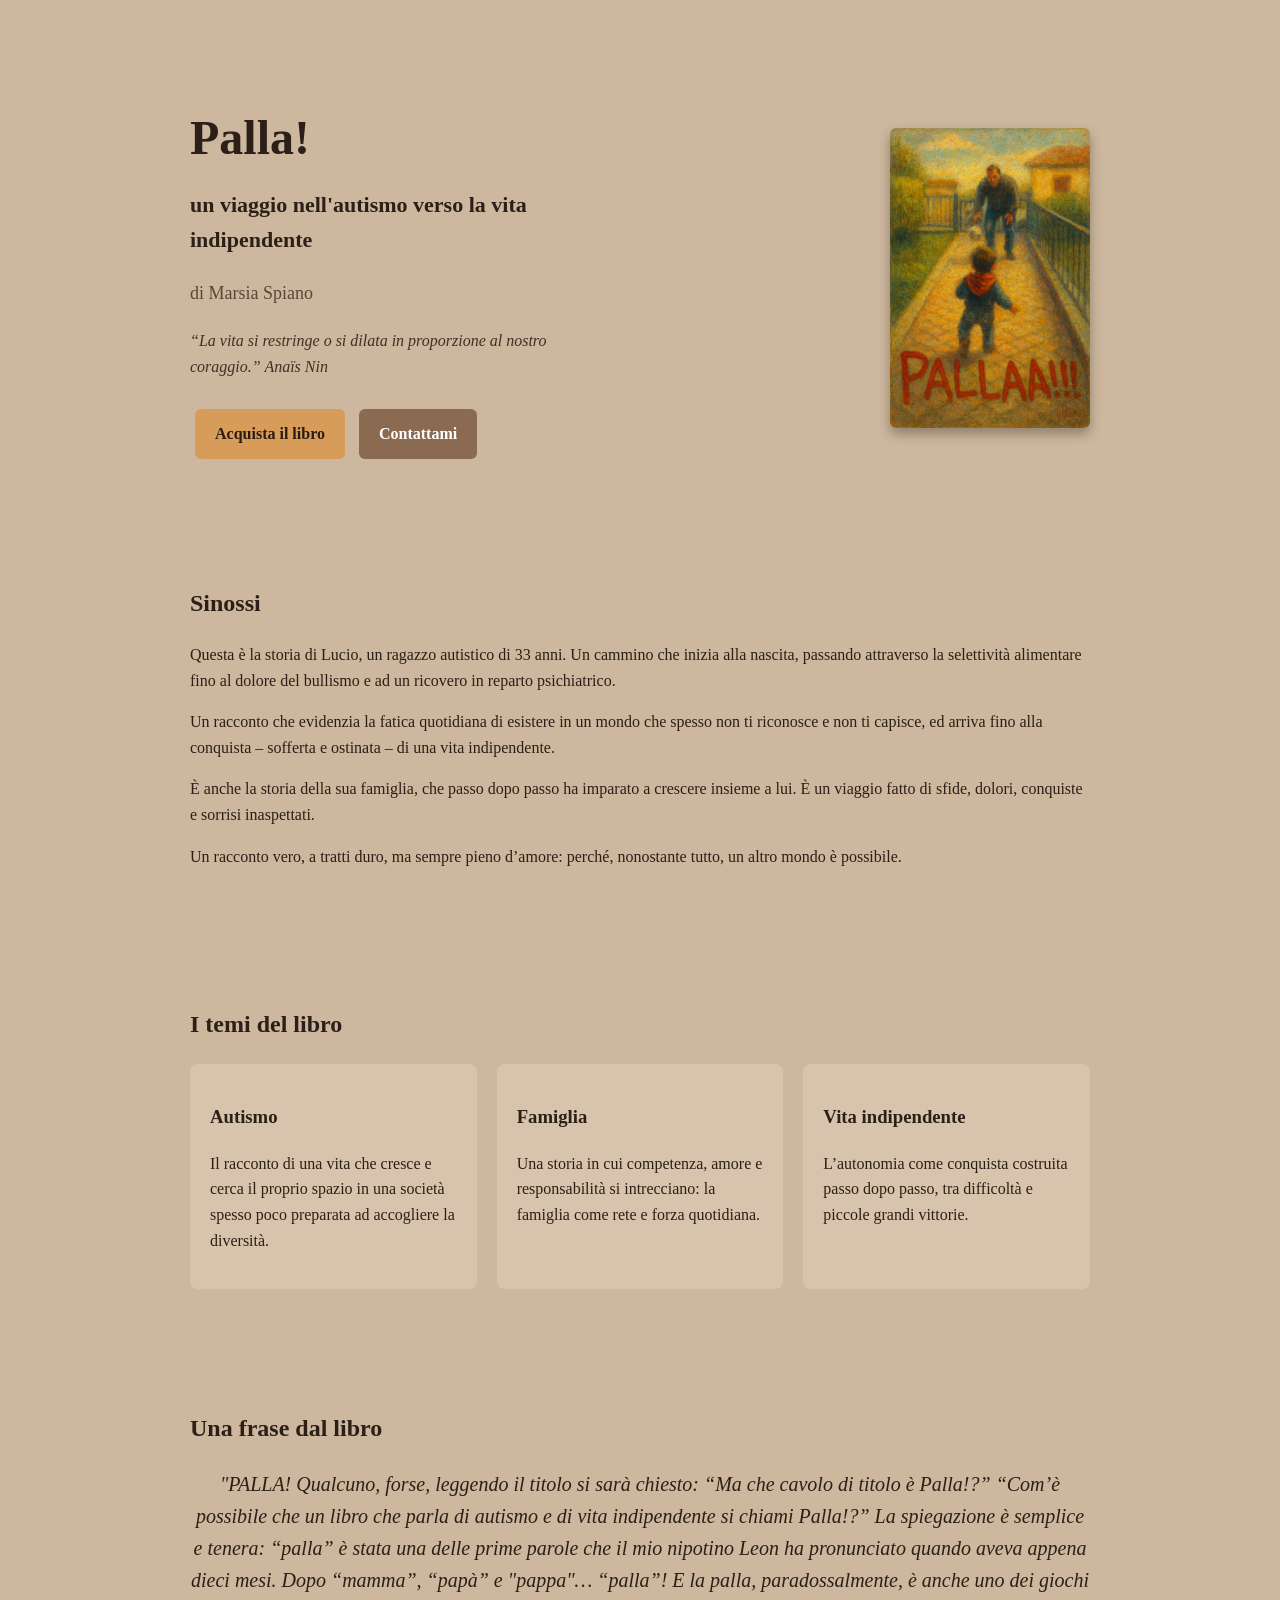
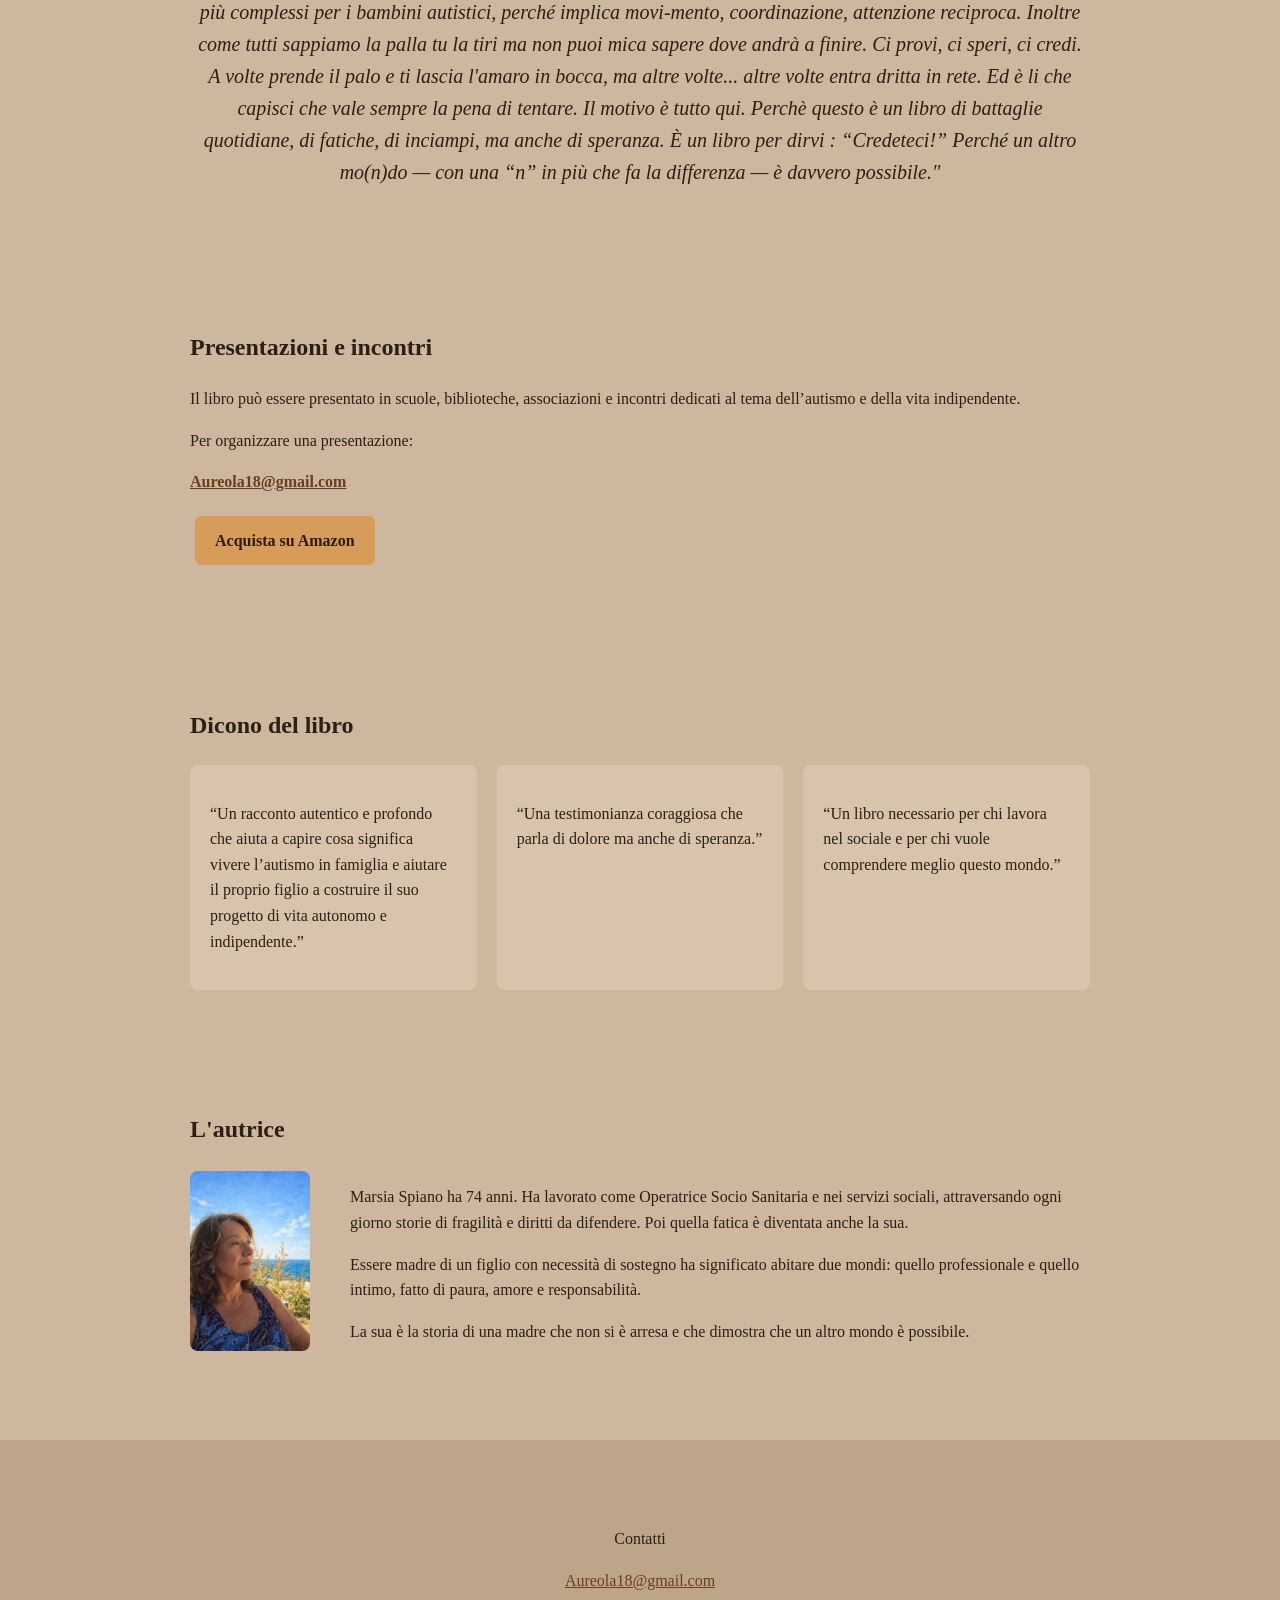
==== index.html @ 36310144 "Add files via upload" ====
<!DOCTYPE html>
<html lang="it">

<head>
<meta charset="UTF-8">
<title>Palla! - un viaggio nell'autismo verso la vita indipendente</title>
<link rel="stylesheet" href="styles.css">
</head>

<body>

<header>

<div class="container hero">

<div class="hero-text">

<h1>Palla!</h1>

<p class="subtitle">
<strong>un viaggio nell'autismo verso la vita indipendente</strong>
</p>

<p class="author">
di Marsia Spiano
</p>

<p class="quote">
“La vita si restringe o si dilata in proporzione al nostro coraggio.”
<span>Anaïs Nin</span>
</p>

<div class="buttons">

<a class="btn buy"
href="https://www.amazon.it/dp/B0GPNJ8HSB"
target="_blank">
Acquista il libro
</a>

<a class="btn contact"
href="mailto:Aureola18@gmail.com">
Contattami
</a>

</div>

</div>

<div class="cover">
<img src="copertina.png">
</div>

</div>

</header>


<section class="container">

<h2>Sinossi</h2>

<p>
Questa è la storia di Lucio, un ragazzo autistico di 33 anni.
Un cammino che inizia alla nascita, passando attraverso la selettività alimentare fino al dolore del bullismo e ad un ricovero in reparto psichiatrico.
</p>

<p>
Un racconto che evidenzia la fatica quotidiana di esistere in un mondo che spesso non ti riconosce e non ti capisce,
ed arriva fino alla conquista – sofferta e ostinata – di una vita indipendente.
</p>

<p>
È anche la storia della sua famiglia, che passo dopo passo ha imparato a crescere insieme a lui.
È un viaggio fatto di sfide, dolori, conquiste e sorrisi inaspettati.
</p>

<p>
Un racconto vero, a tratti duro, ma sempre pieno d’amore:
perché, nonostante tutto, un altro mondo è possibile.
</p>

</section>


<section class="container">

<h2>I temi del libro</h2>

<div class="grid">

<div class="card">
<h3>Autismo</h3>
<p>
Il racconto di una vita che cresce e cerca il proprio spazio in una società spesso poco preparata ad accogliere la diversità.
</p>
</div>

<div class="card">
<h3>Famiglia</h3>
<p>
Una storia in cui competenza, amore e responsabilità si intrecciano: la famiglia come rete e forza quotidiana.
</p>
</div>

<div class="card">
<h3>Vita indipendente</h3>
<p>
L’autonomia come conquista costruita passo dopo passo, tra difficoltà e piccole grandi vittorie.
</p>
</div>

</div>

</section>


<section class="container">

<h2>Una frase dal libro</h2>

<p style="font-style:italic;text-align:center;font-size:20px">

"PALLA!

 Qualcuno, forse, leggendo il titolo si sarà chiesto:  
“Ma che cavolo di titolo è 
 Palla!?”
“Com’è possibile che un libro che parla di autismo e di vita indipendente si chiami  
Palla!?”

 La spiegazione è semplice e tenera: “palla” è stata una delle prime parole che il mio nipotino Leon ha pronunciato quando aveva appena dieci mesi. Dopo “mamma”, “papà” e "pappa"…  “palla”! 
 E la palla, paradossalmente, è anche uno dei giochi più complessi per i bambini autistici, perché implica movi-mento, coordinazione, attenzione reciproca. 
 Inoltre  come tutti sappiamo la palla tu la tiri ma non puoi mica sapere dove andrà a finire. Ci provi, ci speri, ci credi. A volte prende il palo e ti lascia l'amaro in bocca, ma altre volte... altre volte  entra dritta in rete. Ed è li che capisci che vale sempre la pena di tentare. 
 Il motivo è tutto qui. Perchè questo è un libro di battaglie quotidiane, di fatiche, di inciampi, ma anche di speranza. È un libro per dirvi : “Credeteci!” 
 Perché un altro mo(n)do — con una “n” in più che fa la differenza — è davvero possibile." 

</p>

</section>


<section class="audience">

<div class="container">

<h2>Presentazioni e incontri</h2>

<p>
Il libro può essere presentato in scuole, biblioteche,
associazioni e incontri dedicati al tema dell’autismo
e della vita indipendente.
</p>

<p>
Per organizzare una presentazione:
</p>

<p>
<strong>
<a href="mailto:Aureola18@gmail.com">
Aureola18@gmail.com
</a>
</strong>
</p>

<p>

<a class="btn buy"
href="https://www.amazon.it/dp/B0GPNJ8HSB"
target="_blank">
Acquista su Amazon
</a>

</p>

</div>

</section>


<section class="container">

<h2>Dicono del libro</h2>

<div class="grid">

<div class="card">
<p>
“Un racconto autentico e profondo che aiuta a capire cosa significa vivere l’autismo in famiglia e aiutare il proprio figlio a costruire il suo progetto di vita autonomo e indipendente.”
</p>
</div>

<div class="card">
<p>
“Una testimonianza coraggiosa che parla di dolore ma anche di speranza.”
</p>
</div>

<div class="card">
<p>
“Un libro necessario per chi lavora nel sociale e per chi vuole comprendere meglio questo mondo.”
</p>
</div>

</div>

</section>


<section class="container">

<h2>L'autrice</h2>

<div class="author-section">

<div class="author-photo">
<img src="autrice.jpeg">
</div>

<div>

<p>
Marsia Spiano ha 74 anni. Ha lavorato come Operatrice Socio Sanitaria e nei servizi sociali,
attraversando ogni giorno storie di fragilità e diritti da difendere. Poi quella fatica è diventata anche la sua. 
</p>

<p>
Essere madre di un figlio con necessità di sostegno ha significato abitare
due mondi: quello professionale e quello intimo,
fatto di paura, amore e responsabilità.
</p>

<p>
La sua è la storia di una madre che non si è arresa
e che dimostra che un altro mondo è possibile.
</p>

</div>

</div>

</section>


<footer>

<div class="container">

<p>
Contatti
</p>

<p>

<a href="mailto:Aureola18@gmail.com">
Aureola18@gmail.com
</a>

</p>

</div>

</footer>

</body>
</html>
---- styles.css ----
body{
font-family: Georgia, "Times New Roman", serif;
background:#cdb79e;
color:#2b1f17;
margin:0;
line-height:1.6;
}

/* contenitore */

.container{
max-width:900px;
margin:auto;
padding:40px 20px;
}

/* intestazione */

header{
padding-top:60px;
}

/* layout iniziale */

.hero{
display:flex;
align-items:center;
justify-content:space-between;
gap:40px;
}

.hero-text{
flex:1;
}

.cover{
flex:1;
text-align:right;
}

.cover img{
width:200px;
border-radius:6px;
box-shadow:0 6px 12px rgba(0,0,0,0.3);
}

/* titoli */

h1{
font-size:48px;
margin:0;
}

h2{
margin-top:40px;
}

/* sottotitolo */

.subtitle{
font-size:22px;
margin-top:10px;
}

/* autore */

.author{
margin-top:10px;
font-size:18px;
color:#5a4737;
}

/* citazione */

.quote{
margin-top:20px;
font-style:italic;
color:#3f3026;
}

/* bottoni */

.buttons{
margin-top:25px;
}

.btn{
padding:12px 20px;
border-radius:6px;
text-decoration:none;
font-weight:bold;
margin:5px;
display:inline-block;
}

/* bottone acquisto */

.buy{
background:#d79b5a;
color:#2b1b12;
}

/* bottone contatto */

.contact{
background:#8b6a52;
color:white;
}

/* griglia */

.grid{
display:grid;
grid-template-columns:1fr 1fr 1fr;
gap:20px;
}

/* carte */

.card{
background:#d8c4ac;
padding:20px;
border-radius:8px;
}

/* sezione autore */

.author-section{
display:flex;
gap:40px;
align-items:center;
}

.author-photo img{
width:120px;
border-radius:8px;
}

/* footer */

footer{
background:#bda589;
text-align:center;
padding:30px;
margin-top:40px;
}

/* link */

a{
color:#6b3e1e;
}
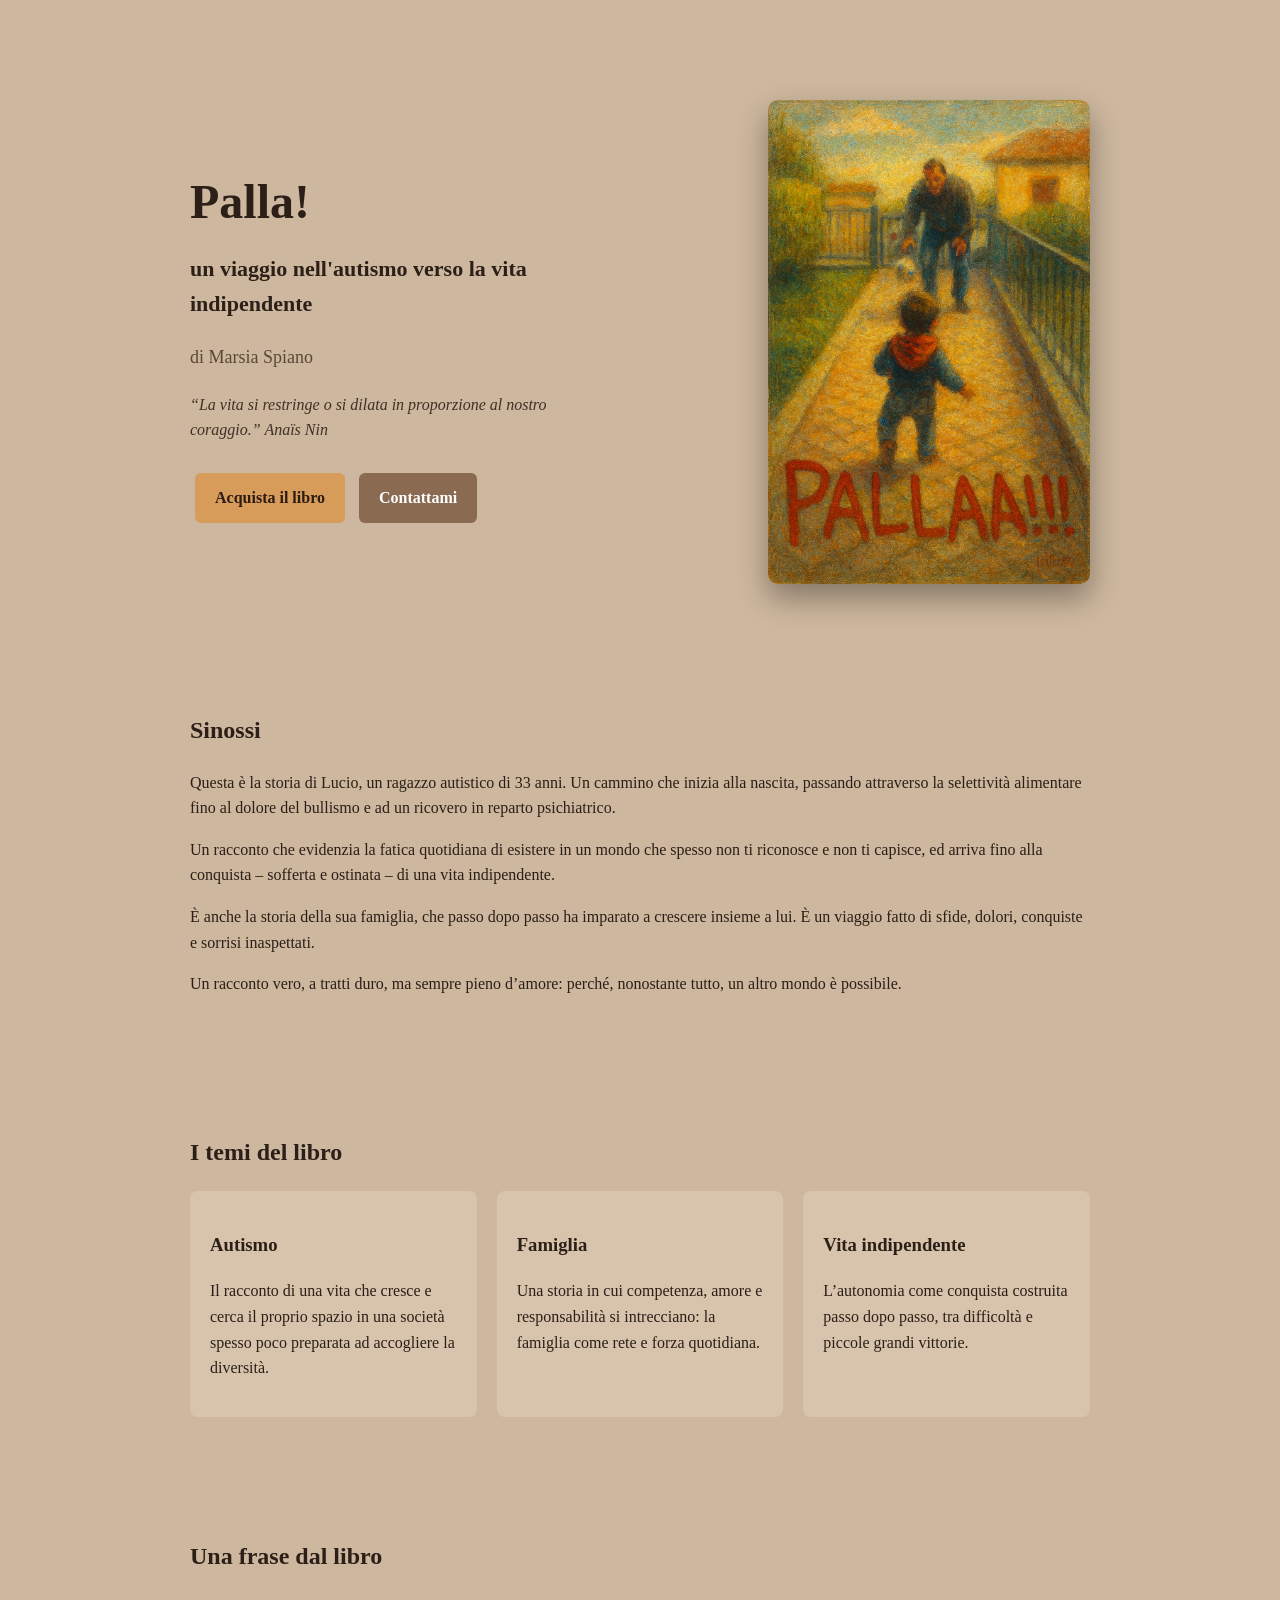
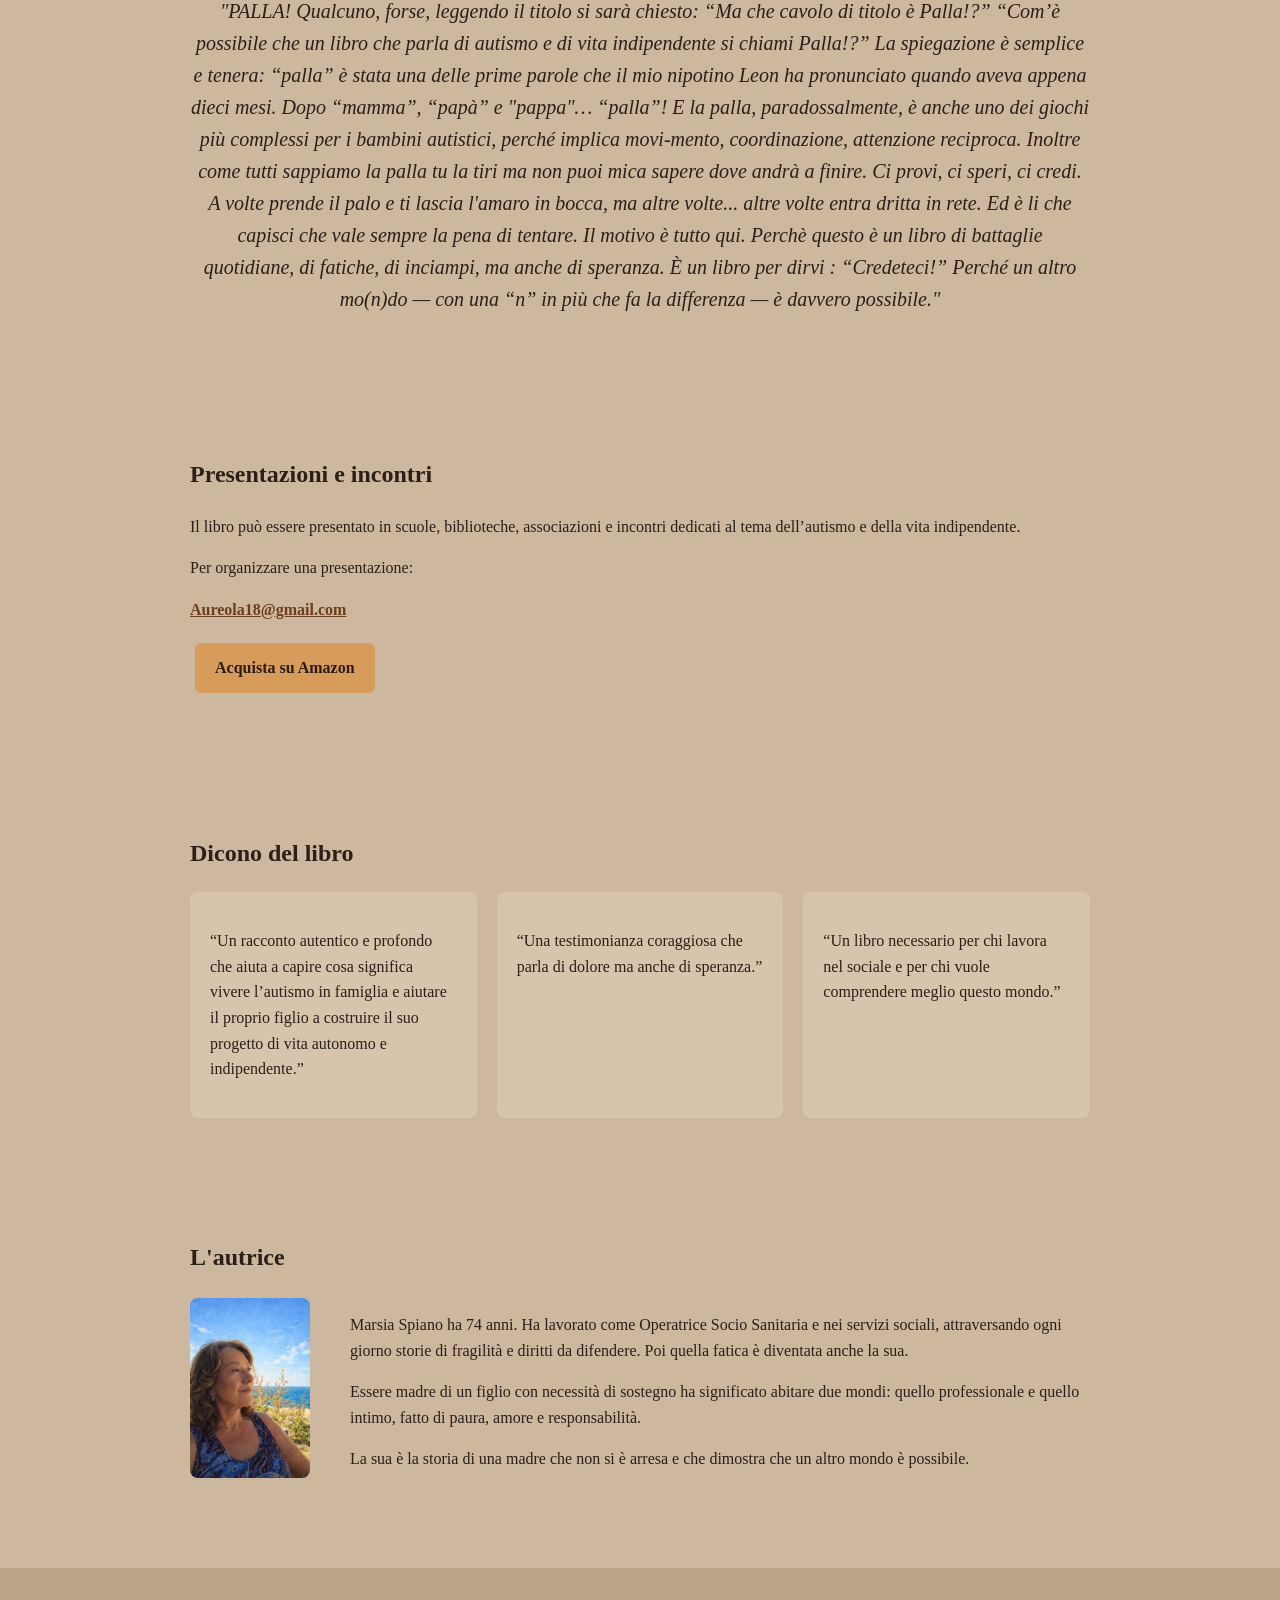
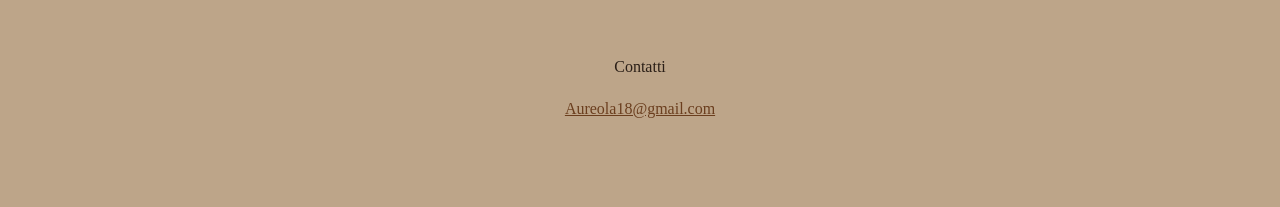
==== commit 22fc2218: "Update index.html" ====
--- a/index.html
+++ b/index.html
@@ -6,7 +6,11 @@
 <title>Palla! - un viaggio nell'autismo verso la vita indipendente</title>
 <link rel="stylesheet" href="styles.css">
 </head>
-
+<meta name="description" content="Autismo e vita indipendente: il libro Palla! di Marsia Spiano racconta il percorso verso l’autonomia di un ragazzo autistico e la storia della sua famiglia.">
+
+<meta name="keywords" content="autismo e vita indipendente, libro autismo, Marsia Spiano, autonomia autismo, famiglie autismo">
+
+<meta name="author" content="Marsia Spiano">
 <body>
 
 <header>
@@ -264,4 +268,5 @@
 </footer>
 
 </body>
-</html>+
+</html>
--- a/styles.css
+++ b/styles.css
@@ -149,4 +149,12 @@
 
 a{
 color:#6b3e1e;
-}+
+}
+.cover img{
+width:75%;
+max-width:450px;
+border-radius:10px;
+box-shadow:0 14px 30px rgba(0,0,0,0.35);
+}
+
